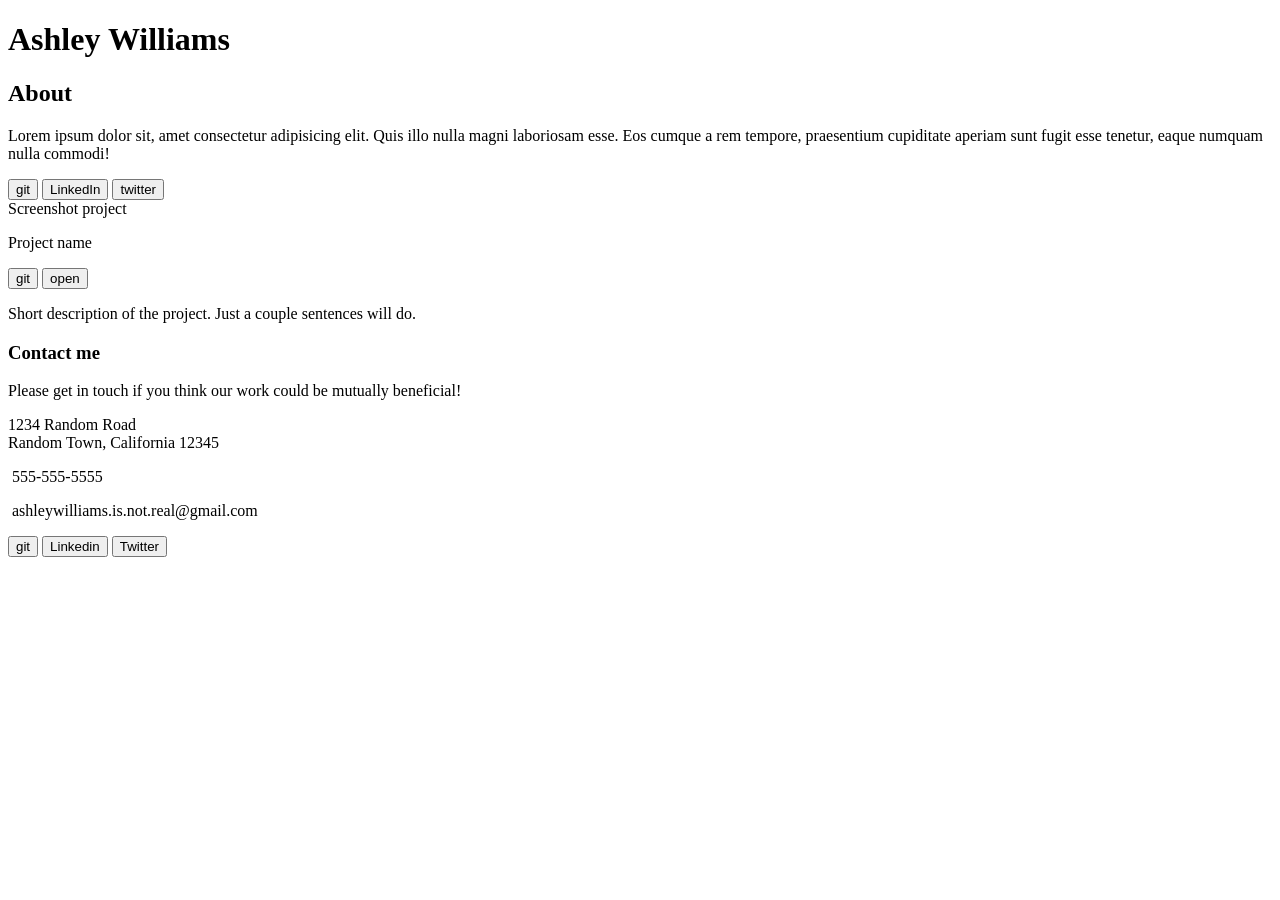
==== src/index.html @ d57bd42e "inicial files and html template commit" ====
<!DOCTYPE html>
<html lang="en">
<head>
  <meta charset="UTF-8">
  <meta name="viewport" content="width=device-width, initial-scale=1.0">
  <title>Document</title>
</head>
<body>
  <header>
    <div class="header wrapper">
      <h1 class="header name image">Ashley Williams</h1>
      <div class="about wrapper">
        <h2 class="header about title">About</h2>
        <p class="about description">Lorem ipsum dolor sit, amet consectetur adipisicing elit. Quis illo nulla magni laboriosam esse. Eos cumque a rem tempore, praesentium cupiditate aperiam sunt fugit esse tenetur, eaque numquam nulla commodi!</p>
        <div class="header buttons wrapper">
          <button class="header git">git</button>
          <button class="header linkedin">LinkedIn</button>
          <button class="header twitter">twitter</button>
        </div>
      </div>
    </div>
  </header>

  <main>
    <section class="projects section wrapper">
      <div class="project card wrapper">
        <div class="project image">Screenshot project</div>
        <div class="project info">
          <div class="project title buttons wrapper">
            <p class="project title">Project name</p>
            <button class="project github">git</button>
            <button class="project external">open</button>
          </div>
          <p class="project description">Short description of the project. Just a couple sentences will do.</p>
        </div>
      </div>
    </section>
  </main>

  <footer>
    <div class="contact wrapper">
      <h3 class="contact title">Contact me</h3>
      <p class="contact call-to-action">Please get in touch if you think our work could be mutually beneficial!</p>
      <p class="contact address">1234 Random Road <br> Random Town, California 12345</p>
      <p class="contact tel">
        <img src="" alt="">
        555-555-5555
      </p>
      <p class="contact email">
        <img src="" alt="">
        ashleywilliams.is.not.real@gmail.com
      </p>
      <div class="contact buttons wrapper">
        <button class="contact git">git</button>
        <button class="contact linkedin">Linkedin</button>
        <button class="contact twitter">Twitter</button>
      </div>
    </div>
    <img src="" alt="">
  </footer>
</body>
</html>
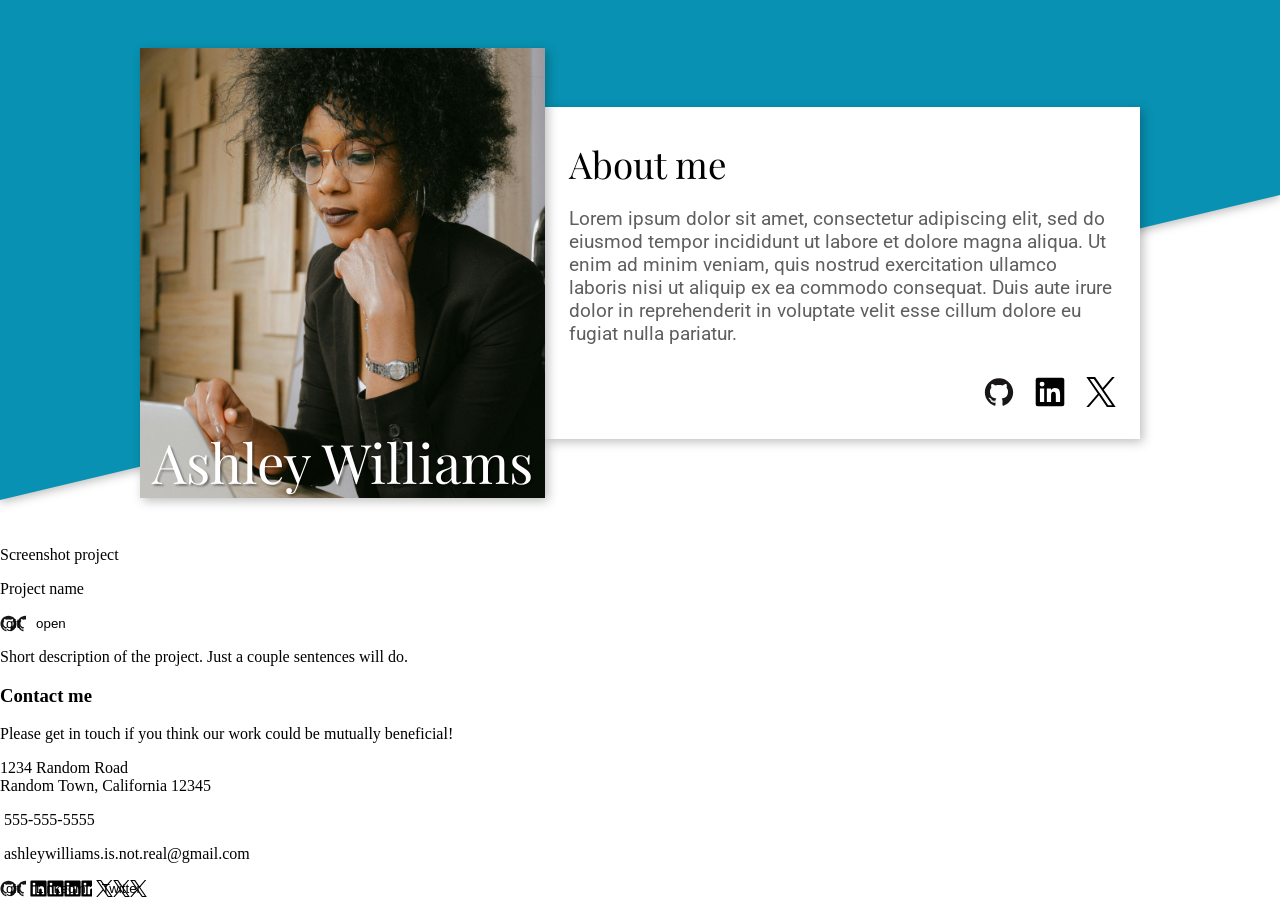
==== commit 15485ea1: "Finish header styling" ====
--- a/src/index.html
+++ b/src/index.html
@@ -3,19 +3,30 @@
 <head>
   <meta charset="UTF-8">
   <meta name="viewport" content="width=device-width, initial-scale=1.0">
-  <title>Document</title>
+  <title>Porfolio</title>
+  <link rel="stylesheet" href="styles/style.css">
+  <style>
+    @import url('https://fonts.googleapis.com/css2?family=Playfair+Display:ital,wght@0,400..900;1,400..900&family=Roboto:ital,wght@0,100;0,300;0,400;0,500;0,700;0,900;1,100;1,300;1,400;1,500;1,700;1,900&display=swap');
+    </style>
 </head>
 <body>
+  <div class="background wrapper">
+    <div class="background blue"></div>
+  </div>
   <header>
     <div class="header wrapper">
-      <h1 class="header name image">Ashley Williams</h1>
+
+      <div class="header name image">
+        <h1 class="name title">Ashley Williams</h1>
+      </div>
+
       <div class="about wrapper">
-        <h2 class="header about title">About</h2>
-        <p class="about description">Lorem ipsum dolor sit, amet consectetur adipisicing elit. Quis illo nulla magni laboriosam esse. Eos cumque a rem tempore, praesentium cupiditate aperiam sunt fugit esse tenetur, eaque numquam nulla commodi!</p>
+        <h2 class="header about title">About me</h2>
+        <p class="about description">Lorem ipsum dolor sit amet, consectetur adipiscing elit, sed do eiusmod tempor incididunt ut labore et dolore magna aliqua. Ut enim ad minim veniam, quis nostrud exercitation ullamco laboris nisi ut aliquip ex ea commodo consequat. Duis aute irure dolor in reprehenderit in voluptate velit esse cillum dolore eu fugiat nulla pariatur. </p>
         <div class="header buttons wrapper">
-          <button class="header git">git</button>
-          <button class="header linkedin">LinkedIn</button>
-          <button class="header twitter">twitter</button>
+          <button class="header github"></button>
+          <button class="header linkedin"></button>
+          <button class="header twitter"></button>
         </div>
       </div>
     </div>
@@ -51,7 +62,7 @@
         ashleywilliams.is.not.real@gmail.com
       </p>
       <div class="contact buttons wrapper">
-        <button class="contact git">git</button>
+        <button class="contact github">git</button>
         <button class="contact linkedin">Linkedin</button>
         <button class="contact twitter">Twitter</button>
       </div>
--- a/src/styles/style.css
+++ b/src/styles/style.css
@@ -0,0 +1,116 @@
+:root{
+  --blue-background: #0891b2;
+  --grey-font: rgb(95, 95, 95);
+  --shadow-color: rgba(0, 0, 0, 0.255);
+}
+
+body{
+  margin: 0;
+}
+
+.background.wrapper{
+  filter: drop-shadow(0px 3px 5px var(--shadow-color));
+  z-index: -1;
+  position: absolute;
+}
+
+.background.blue{
+  position: absolute;
+  height: 500px;
+  width: 100vw;
+  background-color: var(--blue-background);
+  
+  clip-path: polygon(0 0, 100% 0%, 100% 39%, 0% 100%);
+}
+header{
+  position: relative;
+  padding: 3em;
+  max-width: 1000px;
+  margin:auto
+}
+.header.wrapper{
+  display: flex;
+  align-items: center;
+}
+div.header.image{
+  height: 450px;
+  width: 405px;
+  text-align: center;
+  flex-shrink: 0;
+  display: flex;
+
+  background-image: url("../img/pexels-shvetsa-3727474.jpg");
+  background-size: cover;
+  background-position: center;
+  align-items: flex-end;
+  justify-content: center;
+
+  box-shadow: 3px 3px 10px var(--shadow-color) ;
+}
+img.headshot{
+  height: 400px;
+  width: 100%;
+  object-fit: cover;
+}
+
+h1.name{
+  margin:0;
+  color: white;
+  text-shadow: 2px 2px 2px rgba(0, 0, 0, 0.377);
+  font-size: 3.4rem;
+
+  font-family: "Playfair Display", Roboto, sans-serif;
+  font-weight: 200;
+ 
+}
+
+.about.wrapper{
+  padding: 2em 1.5em;
+  background-color: white;
+  z-index: -1;
+
+  box-shadow: 3px 3px 10px var(--shadow-color) ;
+}
+
+h2.about{
+  margin: 0;
+  font-family: "Playfair Display", "Roboto", sans-serif;
+  font-weight: 200;
+  font-size: 2.3rem;
+}
+
+p.about.description{
+  font-family: "Roboto", sans-serif;
+  font-size: 1.2rem;
+  color: var(--grey-font);
+}
+
+.header.buttons.wrapper{
+  margin-top: 2em;
+  display: flex;
+  justify-content: flex-end;
+  gap: 1.3em;
+}
+
+button.header{
+  height: 30px;
+  width: 30px;
+}
+
+button{
+  background: none;
+  border: none;
+    
+}
+
+button.github{
+  background-image: url("../img/github-original.svg");
+}
+
+button.linkedin{
+  background-image: url("../img/linkedin-plain.svg");
+}
+
+button.twitter{
+  background-image: url("../img/twitter-original.svg");
+}
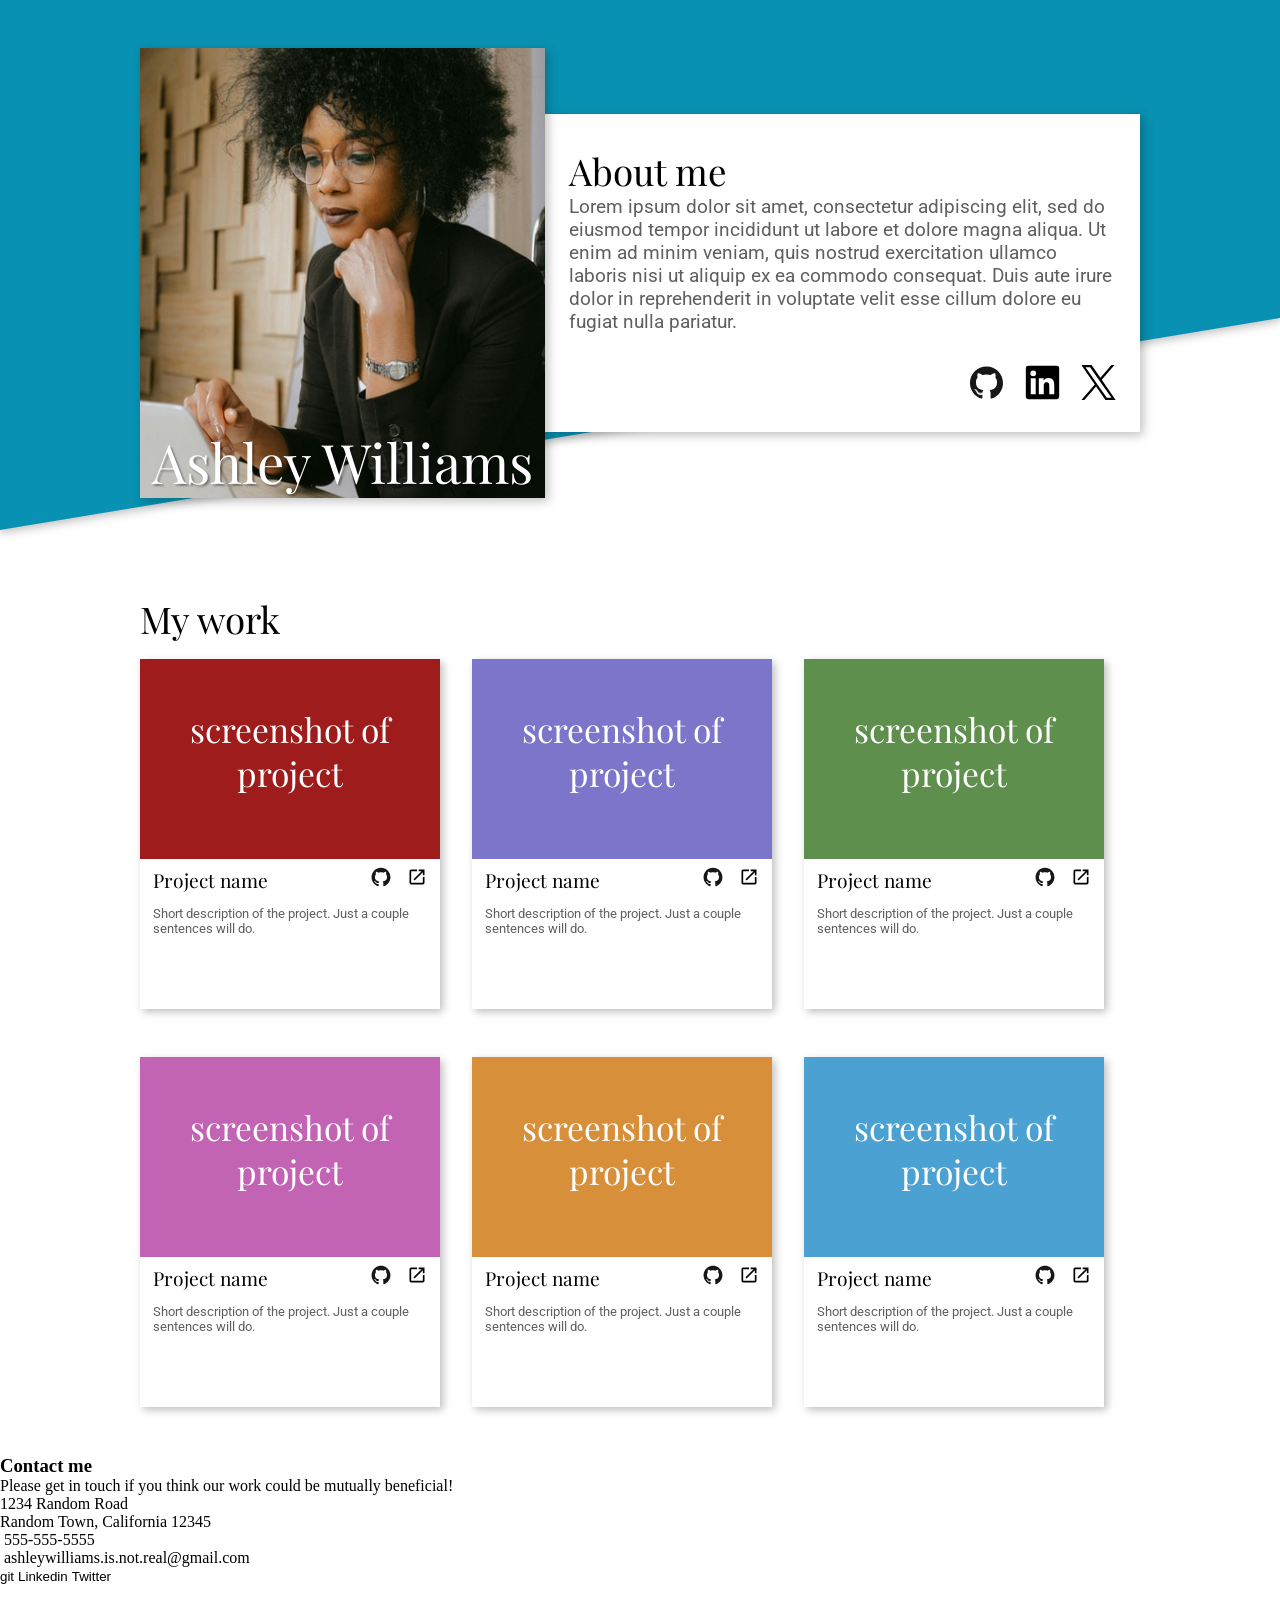
==== commit 382c72c8: "Add buttons animation and project cards css" ====
--- a/src/index.html
+++ b/src/index.html
@@ -24,27 +24,130 @@
         <h2 class="header about title">About me</h2>
         <p class="about description">Lorem ipsum dolor sit amet, consectetur adipiscing elit, sed do eiusmod tempor incididunt ut labore et dolore magna aliqua. Ut enim ad minim veniam, quis nostrud exercitation ullamco laboris nisi ut aliquip ex ea commodo consequat. Duis aute irure dolor in reprehenderit in voluptate velit esse cillum dolore eu fugiat nulla pariatur. </p>
         <div class="header buttons wrapper">
-          <button class="header github"></button>
-          <button class="header linkedin"></button>
-          <button class="header twitter"></button>
+          <button class="header github">
+            <a href="#"></a>
+          </button>
+          <button class="header linkedin">
+            <a href="#"></a>
+          </button>
+          <button class="header twitter">
+            <a href="#"></a>
+          </button>
         </div>
       </div>
     </div>
   </header>
 
   <main>
+    <h2 class="main title">My work</h2>
     <section class="projects section wrapper">
       <div class="project card wrapper">
-        <div class="project image">Screenshot project</div>
+        <div class="project image">
+          <p class="placeholder">screenshot of project</p>
+        </div>
         <div class="project info">
-          <div class="project title buttons wrapper">
+          <div class="project title-buttons wrapper">
             <p class="project title">Project name</p>
-            <button class="project github">git</button>
-            <button class="project external">open</button>
+            <button class="project github"><a href="#"></a>
+            </button>
+            <button class="project external">
+              <a href="#"></a>
+            </button>
           </div>
           <p class="project description">Short description of the project. Just a couple sentences will do.</p>
         </div>
       </div>
+
+      <div class="project card wrapper">
+        <div class="project image purple">
+          <p class="placeholder">screenshot of project</p>
+        </div>
+        <div class="project info">
+          <div class="project title-buttons wrapper">
+            <p class="project title">Project name</p>
+            <button class="project github">
+              <a href="#"></a>
+            </button>
+            <button class="project external">
+              <a href="#"></a>
+            </button>
+          </div>
+          <p class="project description">Short description of the project. Just a couple sentences will do.</p>
+        </div>
+      </div>
+
+      <div class="project card wrapper">
+        <div class="project image green">
+          <p class="placeholder">screenshot of project</p>
+        </div>
+        <div class="project info">
+          <div class="project title-buttons wrapper">
+            <p class="project title">Project name</p>
+            <button class="project github">
+              <a href="#"></a>
+            </button>
+            <button class="project external">
+              <a href="#"></a>
+            </button>
+          </div>
+          <p class="project description">Short description of the project. Just a couple sentences will do.</p>
+        </div>
+      </div>
+
+      <div class="project card wrapper">
+        <div class="project image pink">
+          <p class="placeholder">screenshot of project</p>
+        </div>
+        <div class="project info">
+          <div class="project title-buttons wrapper">
+            <p class="project title">Project name</p>
+            <button class="project github">
+              <a href="#"></a>
+            </button>
+            <button class="project external">
+              <a href="#"></a>
+            </button>
+          </div>
+          <p class="project description">Short description of the project. Just a couple sentences will do.</p>
+        </div>
+      </div>
+
+      <div class="project card wrapper">
+        <div class="project image orange">
+          <p class="placeholder">screenshot of project</p>
+        </div>
+        <div class="project info">
+          <div class="project title-buttons wrapper">
+            <p class="project title">Project name</p>
+            <button class="project github">
+              <a href="#"></a>
+            </button>
+            <button class="project external">
+              <a href="#"></a>
+            </button>
+          </div>
+          <p class="project description">Short description of the project. Just a couple sentences will do.</p>
+        </div>
+      </div>
+
+      <div class="project card wrapper">
+        <div class="project image blue">
+          <p class="placeholder">screenshot of project</p>
+        </div>
+        <div class="project info">
+          <div class="project title-buttons wrapper">
+            <p class="project title">Project name</p>
+            <button class="project github">
+              <a href="#"></a>
+            </button>
+            <button class="project external">
+              <a href="#"></a>
+            </button>
+          </div>
+          <p class="project description">Short description of the project. Just a couple sentences will do.</p>
+        </div>
+      </div>
+
     </section>
   </main>
 
--- a/src/styles/style.css
+++ b/src/styles/style.css
@@ -2,10 +2,17 @@
   --blue-background: #0891b2;
   --grey-font: rgb(95, 95, 95);
   --shadow-color: rgba(0, 0, 0, 0.255);
-}
-
-body{
-  margin: 0;
+  --darkred: #9e1c1c;
+  --purple: #7c75ca;
+  --green: #5e8f4d;
+  --pink: #c363b4;
+  --orange: #d88f39;
+  --light-blue: #4ba2d2;
+}
+
+
+body,h1,h2,h3,p,a{
+  margin: 0
 }
 
 .background.wrapper{
@@ -16,11 +23,11 @@
 
 .background.blue{
   position: absolute;
-  height: 500px;
+  height: 530px;
   width: 100vw;
   background-color: var(--blue-background);
   
-  clip-path: polygon(0 0, 100% 0%, 100% 39%, 0% 100%);
+  clip-path: polygon(0 0, 100% 0%, 100% 60%, 0% 100%);
 }
 header{
   position: relative;
@@ -39,13 +46,15 @@
   flex-shrink: 0;
   display: flex;
 
-  background-image: url("../img/pexels-shvetsa-3727474.jpg");
+  background-image: url("../img/pexels-shvetsa-3727474\ _600px.jpg");
   background-size: cover;
   background-position: center;
   align-items: flex-end;
   justify-content: center;
 
   box-shadow: 3px 3px 10px var(--shadow-color) ;
+
+  z-index: 2;
 }
 img.headshot{
   height: 400px;
@@ -54,7 +63,6 @@
 }
 
 h1.name{
-  margin:0;
   color: white;
   text-shadow: 2px 2px 2px rgba(0, 0, 0, 0.377);
   font-size: 3.4rem;
@@ -67,13 +75,11 @@
 .about.wrapper{
   padding: 2em 1.5em;
   background-color: white;
-  z-index: -1;
 
   box-shadow: 3px 3px 10px var(--shadow-color) ;
 }
 
 h2.about{
-  margin: 0;
   font-family: "Playfair Display", "Roboto", sans-serif;
   font-weight: 200;
   font-size: 2.3rem;
@@ -93,24 +99,165 @@
 }
 
 button.header{
-  height: 30px;
-  width: 30px;
+  height: 35px;
+  width: 35px;
 }
 
 button{
   background: none;
   border: none;
-    
-}
-
-button.github{
+  padding: 0;
+  
+  transition: transform .25s 
+}
+
+a{
+  text-decoration: none;
+}
+
+button a{
+  display: block;
+  height: 100%;
+  width: 100%;
+
+  transition: transform 450ms;
+}
+
+button.github a{
   background-image: url("../img/github-original.svg");
 }
 
-button.linkedin{
+button.linkedin a{
   background-image: url("../img/linkedin-plain.svg");
 }
 
-button.twitter{
+button.twitter a{
   background-image: url("../img/twitter-original.svg");
-}+}
+
+/* button shadow */
+button.header::after{
+  content: "";
+  display: block;
+  width: 20px;
+  height: 3px;
+  margin:auto;
+
+  background: radial-gradient(#3d3d3d5e, #adadad00);
+  opacity: 0%;
+  transition: opacity 450ms;
+
+}
+
+button.header:hover a,
+button.header:focus a{
+  transition: transform 125ms;
+  transform: translateY(-5px);
+}
+
+button.header:hover::after{
+  opacity: 70%;
+}
+
+main{
+  padding: 3em;
+  max-width: 1000px;
+  margin: auto;
+}
+
+h2.main{
+  font-family: "Playfair Display", "Roboto", sans-serif;
+  font-weight: 150;
+  font-size: 2.3rem;
+}
+
+.projects.section.wrapper{
+  display: flex;
+  gap: 3em 2em;
+  margin-top: 1em;
+  flex-wrap: wrap;
+}
+
+.project.card.wrapper{
+  height: 350px;
+  width: 300px;
+
+  box-shadow: 3px 3px 8px var(--shadow-color);
+}
+
+.project.image{
+  height: 200px;
+  background-color:var(--darkred);
+  font-family: "Playfair Display", "Roboto", sans-serif;
+  font-size: 2.1rem;
+
+  display: flex;
+  justify-content: center;
+  align-items: center;
+  text-align: center;
+}
+
+p.placeholder{
+  max-width: 200px;
+  color: white;
+  padding-bottom: .5em;
+}
+
+.project.image.purple{
+  background-color:var(--purple);
+}
+
+.project.image.green{
+  background-color:var(--green);
+}
+
+.project.image.pink{
+  background-color:var(--pink);
+}
+
+.project.image.orange{
+  background-color:var(--orange);
+}
+
+.project.image.blue{
+  background-color:var(--light-blue);
+}
+
+.project.info{
+  padding: .5em .8em
+}
+
+.project.title-buttons.wrapper{
+  display: flex;
+  gap: 1em;
+}
+
+.project.title{
+  font-family: "Playfair Display", "Roboto", sans-serif;
+  font-size: 1.2em;
+
+  flex-grow: 1;
+}
+
+button.external a{
+  background-image: url("../img/open-in-new.svg");
+}
+
+button.project{
+  height: 20px;
+  width: 20px;
+}
+
+button.project:hover a,
+button.project:focus a{
+  transition: transform 125ms;
+  transform: translateY(-2px);
+}
+
+p.project.description{
+  font-family: "Roboto", sans-serif;
+  color: var(--grey-font);
+  font-size: .8rem;
+  margin-top:1em;
+}
+
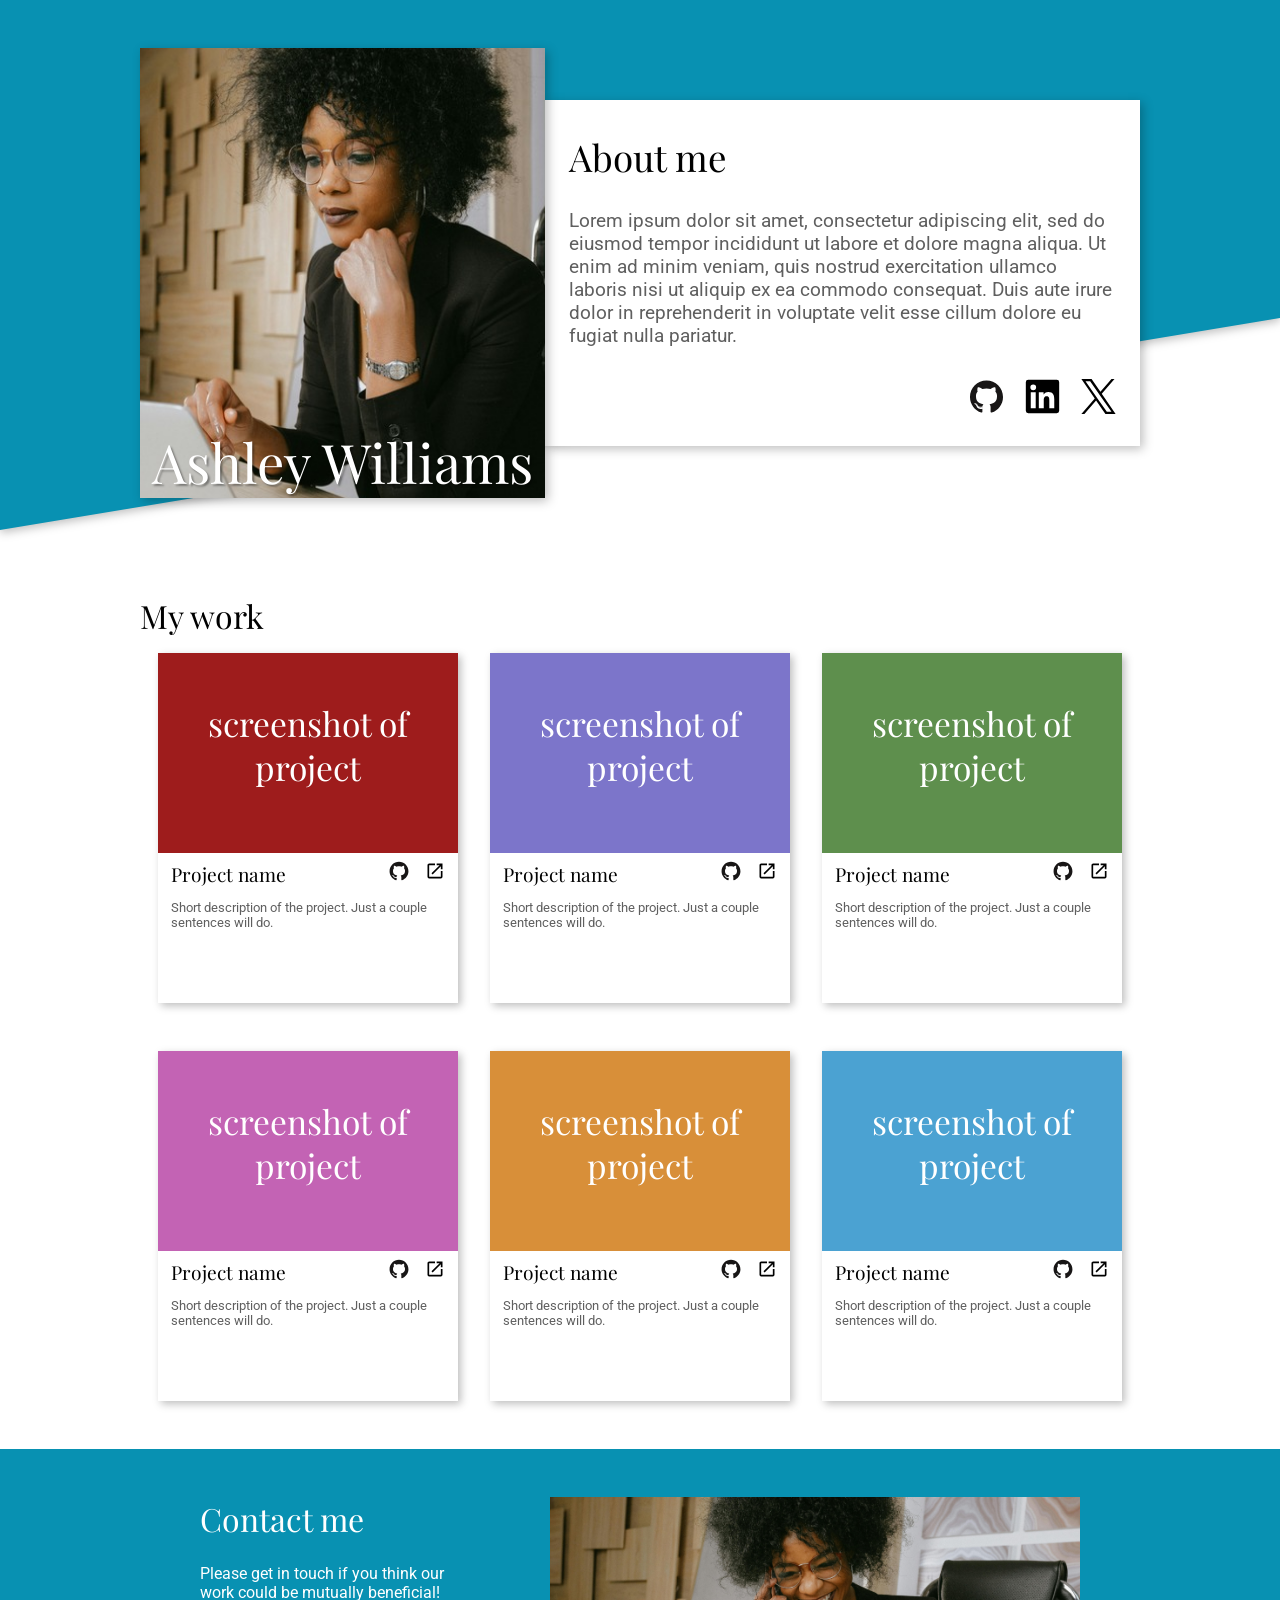
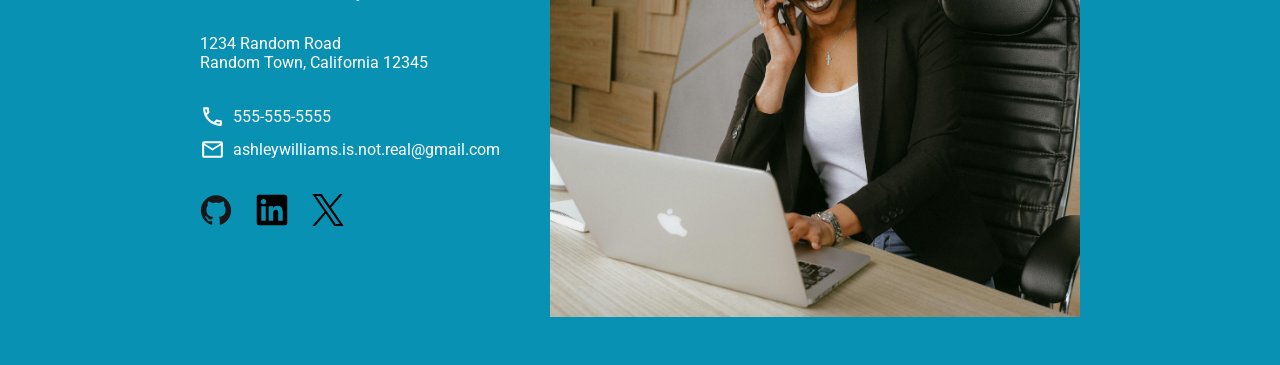
==== commit e63cdd92: "Add syling for footer and minor ajustments Minor ajustments to the wrapping of the projects to make " ====
--- a/src/index.html
+++ b/src/index.html
@@ -156,21 +156,25 @@
       <h3 class="contact title">Contact me</h3>
       <p class="contact call-to-action">Please get in touch if you think our work could be mutually beneficial!</p>
       <p class="contact address">1234 Random Road <br> Random Town, California 12345</p>
-      <p class="contact tel">
-        <img src="" alt="">
+      <p class="contact phone">
+        <img class="phone icon contact" src="./img/phone-outline.svg" alt="">
         555-555-5555
       </p>
       <p class="contact email">
-        <img src="" alt="">
+        <img class="email icon contact" src="./img/email-outline.svg" alt="">
         ashleywilliams.is.not.real@gmail.com
       </p>
       <div class="contact buttons wrapper">
-        <button class="contact github">git</button>
-        <button class="contact linkedin">Linkedin</button>
-        <button class="contact twitter">Twitter</button>
+        <button class="contact github">
+          <a href="#"></a>
+        </button>
+        <button class="contact linkedin"><a href="#"></a>
+        </button>
+        <button class="contact twitter"><a href="#"></a>
+        </button>
       </div>
     </div>
-    <img src="" alt="">
+    <img class="footer" src="./img/pexels-shvetsa-3727464.jpg" alt="Ashley Williams working">
   </footer>
 </body>
 </html>
--- a/src/styles/style.css
+++ b/src/styles/style.css
@@ -86,6 +86,8 @@
 }
 
 p.about.description{
+  margin-top: 1.5em;
+
   font-family: "Roboto", sans-serif;
   font-size: 1.2rem;
   color: var(--grey-font);
@@ -168,7 +170,7 @@
 h2.main{
   font-family: "Playfair Display", "Roboto", sans-serif;
   font-weight: 150;
-  font-size: 2.3rem;
+  font-size: 2rem;
 }
 
 .projects.section.wrapper{
@@ -176,11 +178,13 @@
   gap: 3em 2em;
   margin-top: 1em;
   flex-wrap: wrap;
+  justify-content: center;
 }
 
 .project.card.wrapper{
   height: 350px;
-  width: 300px;
+  max-width: 300px;
+  flex: 1 1 274px;
 
   box-shadow: 3px 3px 8px var(--shadow-color);
 }
@@ -261,3 +265,75 @@
   margin-top:1em;
 }
 
+footer{
+  display: flex;
+  background-color: var(--blue-background);
+  color: white;
+  padding: 3em 2em;
+  justify-content: center;
+}
+
+.contact.wrapper{
+  width: 350px;
+}
+
+h3.contact{
+  font-family: "Playfair Display", "Roboto", sans-serif;
+  font-weight: 200;
+  font-size: 2rem;
+}
+
+p.contact{
+  font-family: "Roboto", sans-serif;
+  font-size: 1rem;
+}
+
+p.contact.call-to-action{
+  margin-top: 1.5em;
+  max-width: 280px;
+}
+
+p.contact.address{
+  margin: 2em 0;
+}
+
+p.contact.email,
+p.contact.phone{
+  display: flex;
+  align-items: center;
+  gap: .5em;
+}
+
+p.contact.phone{
+  margin-bottom: .5em;
+}
+
+img.contact{
+  width: 25px;
+  height: 25px;
+  filter:invert(100%);
+}
+
+img.footer{
+  width: 530px;
+  height: 420px;
+  object-fit: cover;
+}
+
+footer .buttons.wrapper{
+  display: flex;
+  gap: 1.5em;
+
+  margin-top: 2em;
+}
+
+button.contact{
+  width: 32px;
+  height: 32px;
+}
+
+button.contact:hover a,
+button.contact:focus a{
+  transition: transform 125ms;
+  transform: translateY(-5px);
+}
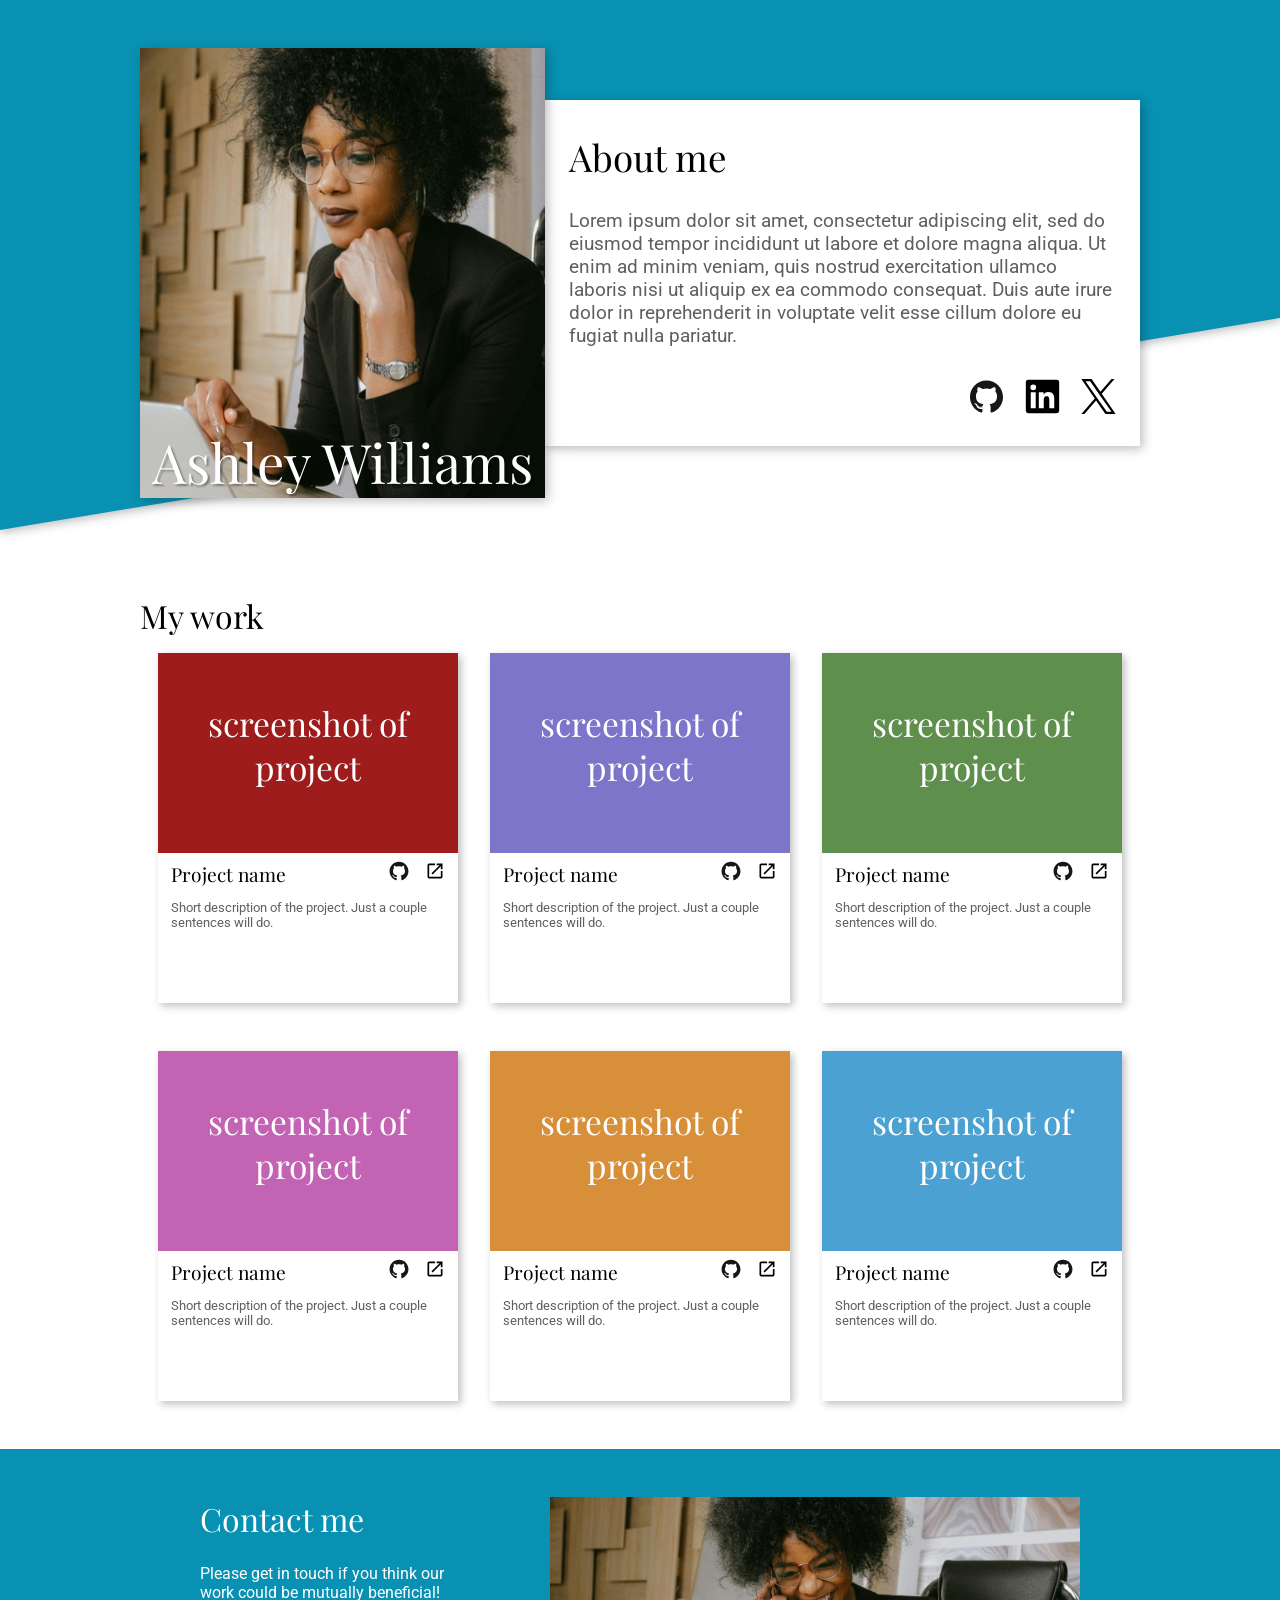
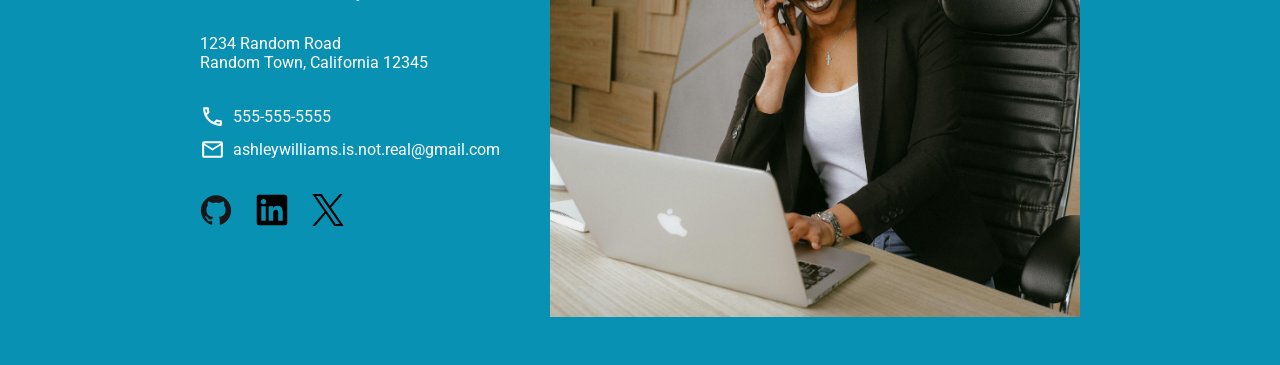
==== commit 1cb07afe: "Refactor to use the profile pic as an <img>" ====
--- a/src/index.html
+++ b/src/index.html
@@ -15,10 +15,8 @@
   </div>
   <header>
     <div class="header wrapper">
-
-      <div class="header name image">
-        <h1 class="name title">Ashley Williams</h1>
-      </div>
+      <h1 class="name title">Ashley Williams</h1>
+      <img src="./img/pexels-shvetsa-3727474 _600px.jpg" alt="" class="header profile">
 
       <div class="about wrapper">
         <h2 class="header about title">About me</h2>
--- a/src/styles/style.css
+++ b/src/styles/style.css
@@ -39,27 +39,16 @@
   display: flex;
   align-items: center;
 }
-div.header.image{
+
+img.header.profile{
   height: 450px;
   width: 405px;
-  text-align: center;
-  flex-shrink: 0;
-  display: flex;
-
-  background-image: url("../img/pexels-shvetsa-3727474\ _600px.jpg");
-  background-size: cover;
-  background-position: center;
-  align-items: flex-end;
-  justify-content: center;
+
+  object-fit: cover;
+  flex: 0 0 auto;
 
   box-shadow: 3px 3px 10px var(--shadow-color) ;
-
   z-index: 2;
-}
-img.headshot{
-  height: 400px;
-  width: 100%;
-  object-fit: cover;
 }
 
 h1.name{
@@ -69,6 +58,12 @@
 
   font-family: "Playfair Display", Roboto, sans-serif;
   font-weight: 200;
+
+  position: absolute;
+  z-index: 3;
+
+  bottom: 48px;
+  left: 60px;
  
 }
 
@@ -336,4 +331,23 @@
 button.contact:focus a{
   transition: transform 125ms;
   transform: translateY(-5px);
+}
+
+/* button shadow */
+button.contact::after{
+  content: "";
+  display: block;
+  width: 20px;
+  height: 3px;
+  margin:auto;
+
+  background: radial-gradient(#3d3d3d5e, #adadad00);
+  opacity: 0%;
+  transition: opacity 450ms;
+
+}
+
+button.contact:hover::after,
+button.contact:focus::after{
+  opacity: 70%;
 }
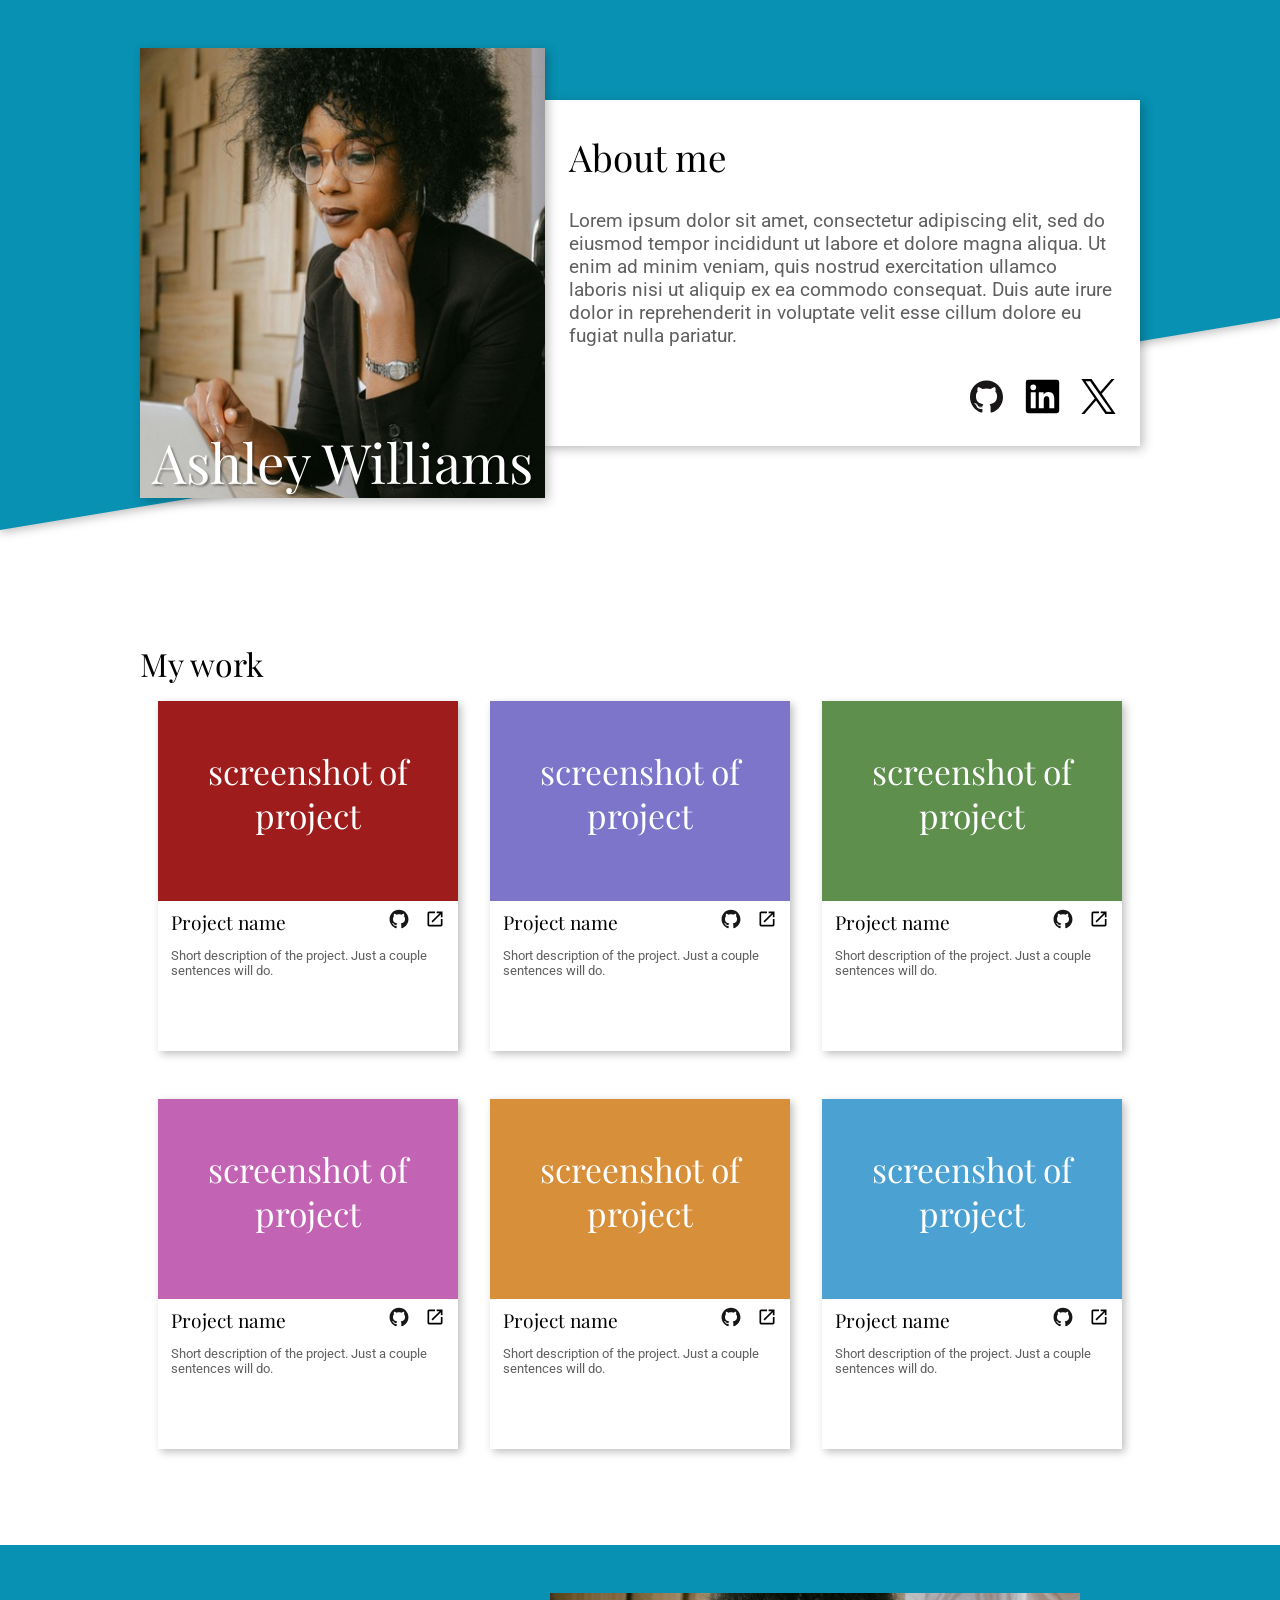
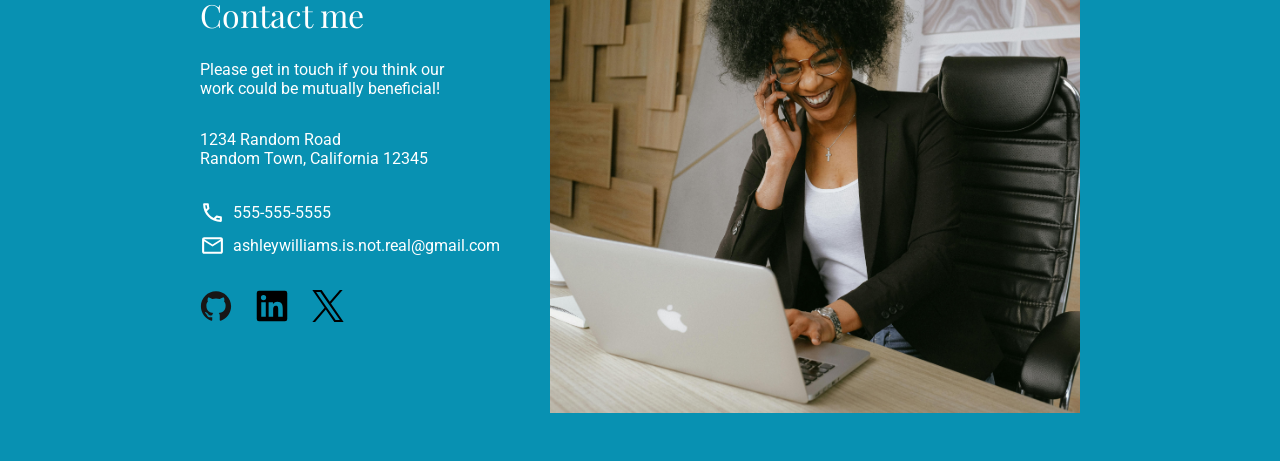
==== commit c8d40856: "Add tablet size @media" ====
--- a/src/index.html
+++ b/src/index.html
@@ -21,7 +21,7 @@
       <div class="about wrapper">
         <h2 class="header about title">About me</h2>
         <p class="about description">Lorem ipsum dolor sit amet, consectetur adipiscing elit, sed do eiusmod tempor incididunt ut labore et dolore magna aliqua. Ut enim ad minim veniam, quis nostrud exercitation ullamco laboris nisi ut aliquip ex ea commodo consequat. Duis aute irure dolor in reprehenderit in voluptate velit esse cillum dolore eu fugiat nulla pariatur. </p>
-        <div class="header buttons wrapper">
+        <div class="about buttons-wrapper">
           <button class="header github">
             <a href="#"></a>
           </button>
--- a/src/styles/style.css
+++ b/src/styles/style.css
@@ -14,6 +14,9 @@
 body,h1,h2,h3,p,a{
   margin: 0
 }
+body{
+  overflow-x: hidden;
+}
 
 .background.wrapper{
   filter: drop-shadow(0px 3px 5px var(--shadow-color));
@@ -88,7 +91,7 @@
   color: var(--grey-font);
 }
 
-.header.buttons.wrapper{
+.about.buttons-wrapper{
   margin-top: 2em;
   display: flex;
   justify-content: flex-end;
@@ -159,7 +162,7 @@
 main{
   padding: 3em;
   max-width: 1000px;
-  margin: auto;
+  margin: 3em auto;
 }
 
 h2.main{
@@ -350,4 +353,55 @@
 button.contact:hover::after,
 button.contact:focus::after{
   opacity: 70%;
+}
+
+
+@media (max-width: 875px) and (min-width: 700px){
+  header{
+    padding: 2em;
+  }
+
+  .header.wrapper{
+    display: block;
+    margin-top: -60px;
+  }
+
+  h1.name.title{
+    position: relative;
+    bottom: -80px;
+    left: 0;
+    text-align: end;
+  }
+
+  img.header.profile{
+    position: relative;
+    float: left;
+    margin-right: 1.5em;
+    margin-bottom: -100px;
+  }
+
+  .about.wrapper{
+    position: relative;
+    top: 100px;
+    margin-left: 2em;
+    margin-right: 2em;
+    margin-bottom: 2em;
+    padding-top: 4em;
+  }
+
+  h2.about.title{
+    text-align: center;
+  }
+
+  p.about.description{
+    line-height: 2rem;
+  }
+
+  img.footer{
+    width: 300px;
+  }
+}
+
+@media(){
+
 }
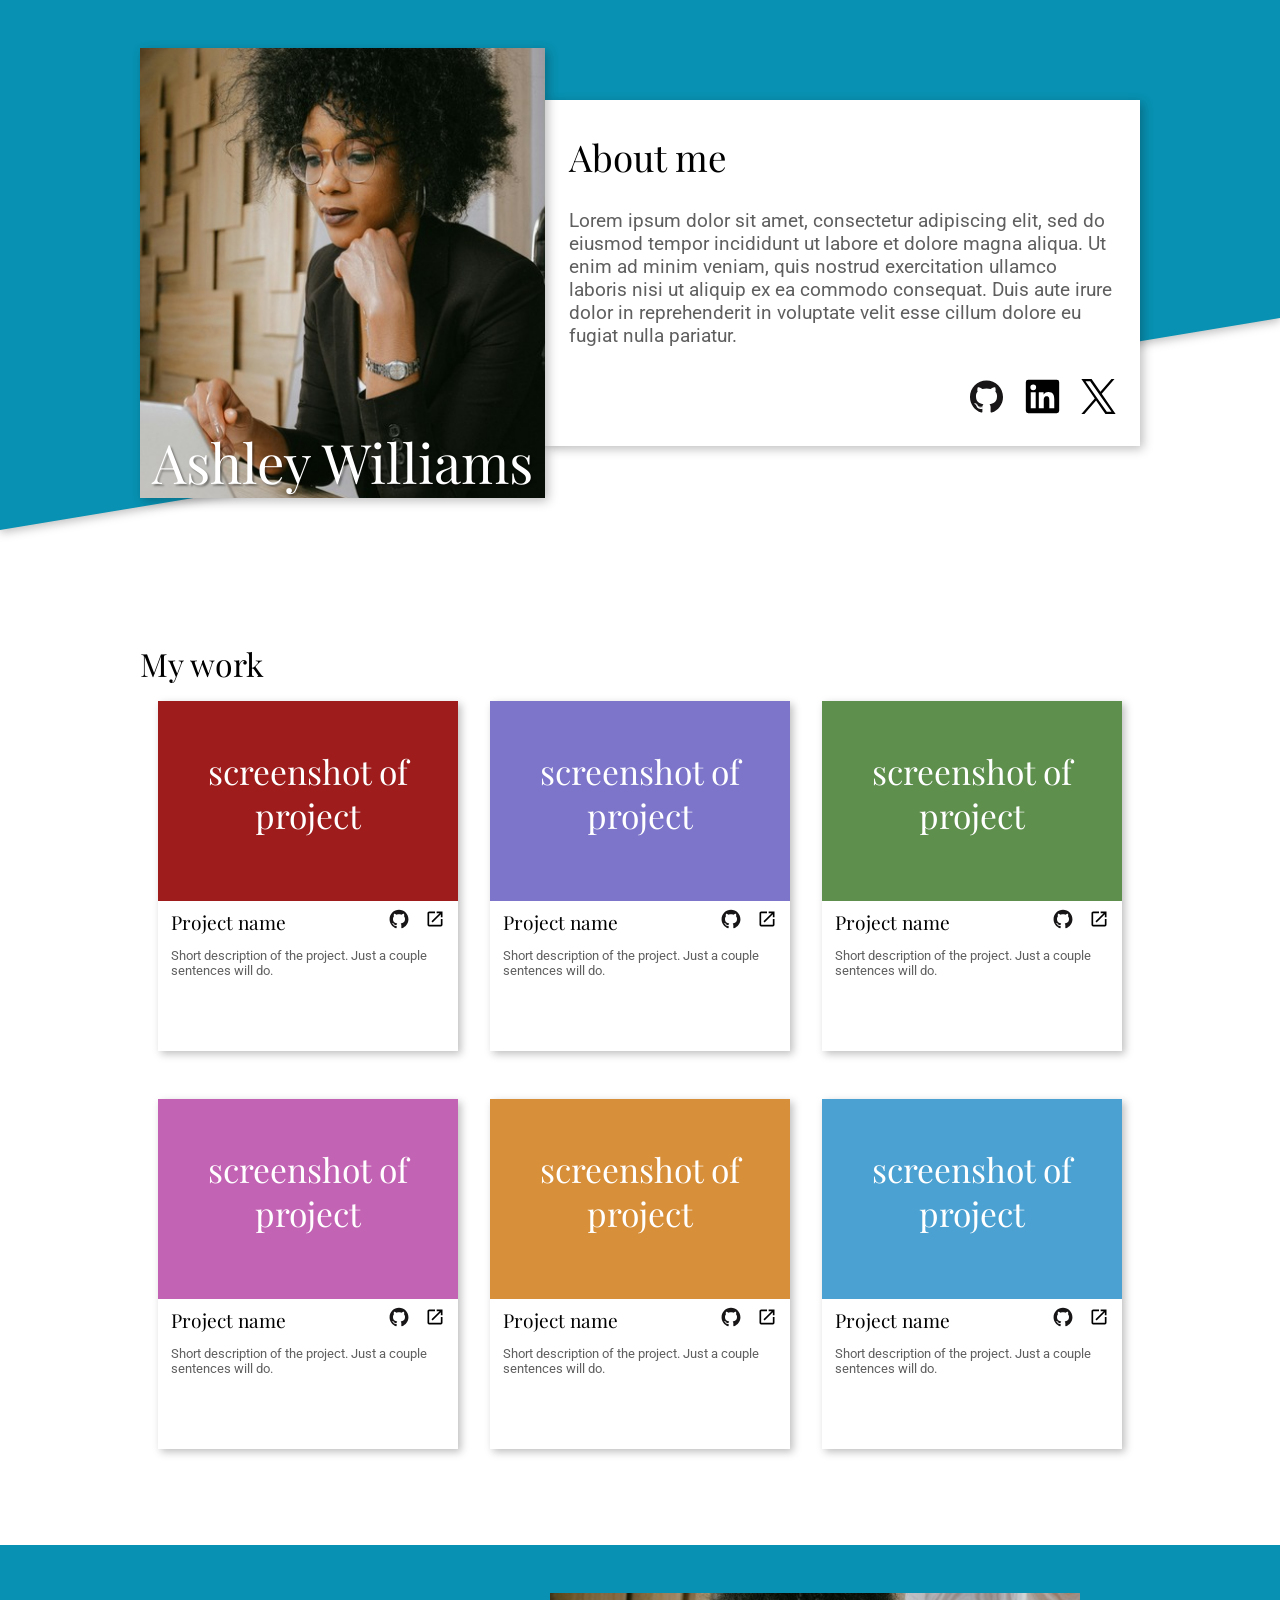
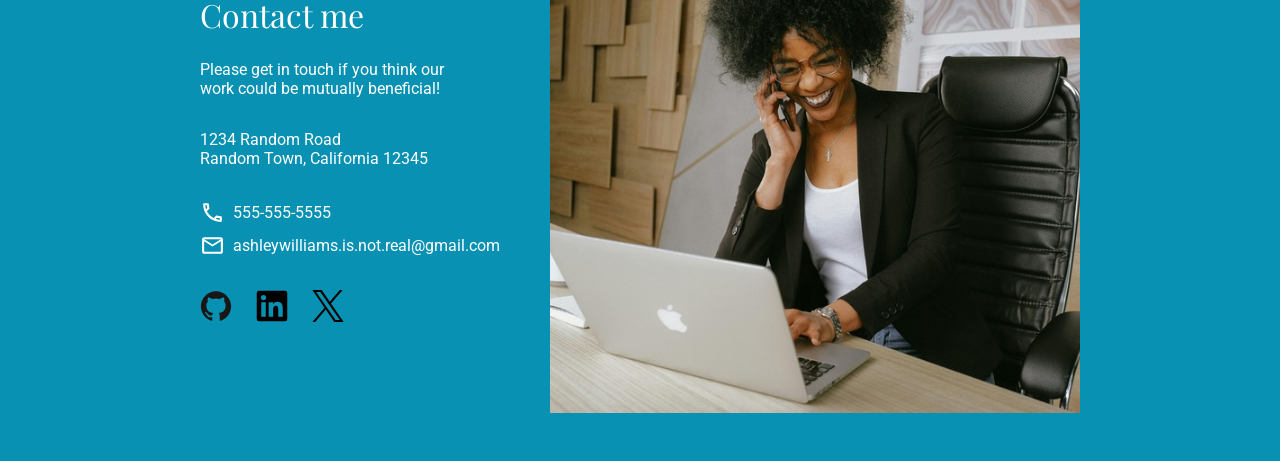
==== commit 8968a752: "Img size ajustment" ====
--- a/src/index.html
+++ b/src/index.html
@@ -16,7 +16,8 @@
   <header>
     <div class="header wrapper">
       <h1 class="name title">Ashley Williams</h1>
-      <img src="./img/pexels-shvetsa-3727474 _600px.jpg" alt="" class="header profile">
+      <img 
+      src="./img/pexels-shvetsa-3727474 _600px.jpg" alt="" class="header profile">
 
       <div class="about wrapper">
         <h2 class="header about title">About me</h2>
@@ -172,7 +173,7 @@
         </button>
       </div>
     </div>
-    <img class="footer" src="./img/pexels-shvetsa-3727464.jpg" alt="Ashley Williams working">
+    <img class="footer" src="./img/pexels-shvetsa-3727464_700px.jpg" alt="Ashley Williams working">
   </footer>
 </body>
 </html>
--- a/src/styles/style.css
+++ b/src/styles/style.css
@@ -16,6 +16,7 @@
 }
 body{
   overflow-x: hidden;
+  min-width: 360px;
 }
 
 .background.wrapper{
@@ -272,7 +273,10 @@
 }
 
 .contact.wrapper{
-  width: 350px;
+  max-width: 350px;
+  min-width: 320px;
+
+  flex-grow: 1;
 }
 
 h3.contact{
@@ -356,7 +360,7 @@
 }
 
 
-@media (max-width: 875px) and (min-width: 700px){
+@media (max-width: 900px) and (min-width: 700px){
   header{
     padding: 2em;
   }
@@ -402,6 +406,131 @@
   }
 }
 
-@media(){
+@media (max-width: 700px){
+  header{
+    padding: 1.8em;
+  }
+
+  .background.blue{
+    height: 450px;
+  }
+
+  .header.wrapper{
+    display: block;
+    max-width: 400px;
+    margin: auto;
+  }
+
+  h1.name.title{
+    bottom: 0;
+    left: -20px;
+    top: 300px;
+
+    display: block;
+    position: relative;
+    float: bottom;
+
+    max-width: 230px;
+    margin: auto;
+    padding: 0 .5em;
+
+    font-size: 4rem;
+  }
+
+  img.header.profile{
+    position: relative;
+    display: block;
+    margin: 0 auto;
+    width: 300px;
+    height: 100%;
+
+    top: -146px;
+  }
+
+  .about.wrapper{
+    position: relative;
+    margin: -100px auto 0;
+    box-shadow: none;
+    padding: 0;
+
+    
+  }
+
+  h2.about.title{
+    text-align: center;
+    font-size: 2.5rem;
+  }
+
+  p.about.description{
+    margin-top: 1em;
+    line-height: 2rem;
+  }
+
+  .about.buttons-wrapper{
+    justify-content: center;
+  }
+
+  main{
+    padding: 3em 1em;
+  }
+
+  h2.main.title{
+    text-align: center;
+    font-size: 2.5rem;
+  }
+  .projects.section.wrapper{
+    flex-direction: column;
+    align-items: center;
+  }
+
+  .project.card.wrapper{
+    height: 350px;
+    max-width: 300px;
+    flex: 1 0 350px;
+  
+    box-shadow: 3px 3px 8px var(--shadow-color);
+  }
+
+  .project.card.wrapper{
+    flex-shrink: 0;
+  }
+
+  footer{
+    display: block;
+    padding: 0;
+  }
+  
+  .contact.wrapper{
+    padding: 1em;
+    margin: auto;
+  }
+
+  h3.contact{
+    font-size: 2.5rem;
+    text-align: center;
+  }
+
+  p.contact.call-to-action{
+    max-width:500px;
+    font-size: 1.5rem;
+    margin: .5em auto 0
+  }
+
+  .contact.buttons.wrapper{
+    justify-content: center;
+    margin: 0;
+  }
+
+  button.contact{
+    width: 40px;
+    height: 40px;
+  }
+
+  img.footer{
+    width: 100%;
+    display: block;
+    margin: auto;
+  }
+
 
 }
